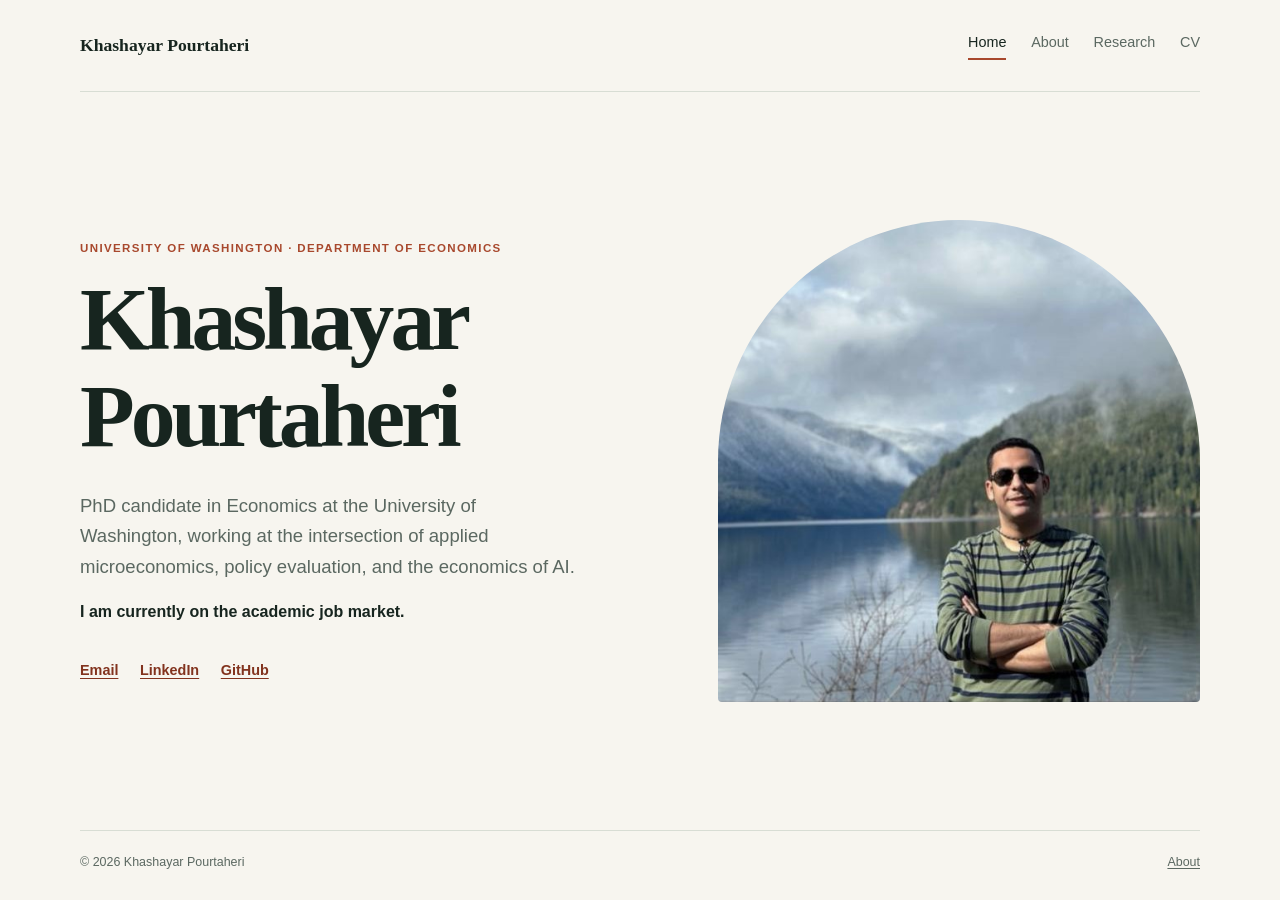
==== index.html @ b08d4eb1 "Add files via upload" ====
<!doctype html>
<html lang="en">
  <head>
    <meta charset="utf-8">
    <meta name="viewport" content="width=device-width, initial-scale=1">
    <meta name="description" content="Personal website of Khashayar Pourtaheri, PhD candidate in Economics at the University of Washington.">
    <title>Khashayar Pourtaheri | Economics</title>
    <link rel="stylesheet" href="assets/css/styles.css">
  </head>
  <body>
    <header class="site-header">
      <a class="wordmark" href="index.html">Khashayar Pourtaheri</a>
      <nav aria-label="Main navigation">
        <a class="active" href="index.html" aria-current="page">Home</a>
        <a href="about.html">About</a>
        <a href="research.html">Research</a>
        <a href="cv.html">CV</a>
      </nav>
    </header>

    <main class="hero">
      <section class="hero-copy" aria-labelledby="page-title">
        <p class="eyebrow">University of Washington · Department of Economics</p>
        <h1 id="page-title">Khashayar<br>Pourtaheri</h1>
        <p class="intro">PhD candidate in Economics at the University of Washington, working at the intersection of applied microeconomics, policy evaluation, and the economics of AI.</p>
        <p class="job-market">I am currently on the academic job market.</p>
        <div class="contact-links" aria-label="Contact and social links">
          <a href="mailto:khashayar.pourtaheri@gmail.com">Email</a>
          <a href="https://www.linkedin.com/in/khashayar-pourtahri" target="_blank" rel="noopener noreferrer">LinkedIn</a>
          <a href="https://github.com/PKh1994" target="_blank" rel="noopener noreferrer">GitHub</a>
        </div>
      </section>
      <figure class="hero-portrait">
        <img src="assets/images/khashayar-pourtaheri.jpg" alt="Khashayar Pourtaheri">
      </figure>
    </main>

    <footer>
      <span>© <span id="year"></span> Khashayar Pourtaheri</span>
      <a href="about.html">About</a>
    </footer>
    <script>document.getElementById("year").textContent = new Date().getFullYear();</script>
  </body>
</html>
---- assets/css/styles.css ----
:root {
  --ink: #17251f;
  --muted: #5b6861;
  --paper: #f7f5ef;
  --line: #d8ddd4;
  --accent: #a8482d;
  --accent-dark: #82331e;
  --display: Georgia, "Times New Roman", serif;
  --body: "Helvetica Neue", Helvetica, Arial, sans-serif;
}

* { box-sizing: border-box; }

html { min-height: 100%; }

body {
  margin: 0;
  min-height: 100vh;
  color: var(--ink);
  background: var(--paper);
  font-family: var(--body);
  font-size: 16px;
  line-height: 1.65;
  display: flex;
  flex-direction: column;
}

a { color: var(--accent-dark); text-underline-offset: 0.18em; }
a:hover { color: var(--accent); }

.site-header, footer {
  width: min(1120px, calc(100% - 48px));
  margin-inline: auto;
}

.site-header {
  min-height: 92px;
  display: flex;
  align-items: center;
  justify-content: space-between;
  border-bottom: 1px solid var(--line);
}

.wordmark {
  color: var(--ink);
  font-family: var(--display);
  font-size: 1.1rem;
  font-weight: 700;
  text-decoration: none;
}

nav { display: flex; gap: 1.55rem; }
nav a { color: var(--muted); font-size: 0.9rem; text-decoration: none; }
nav a:hover, nav a.active { color: var(--ink); }
nav a.active { border-bottom: 2px solid var(--accent); padding-bottom: 0.2rem; }

.hero {
  width: min(1120px, calc(100% - 48px));
  margin: auto;
  padding: 72px 0;
  display: grid;
  grid-template-columns: 1.04fr 0.96fr;
  align-items: center;
  gap: clamp(48px, 9vw, 128px);
}

.eyebrow {
  margin: 0 0 0.8rem;
  color: var(--accent);
  font-size: 0.72rem;
  font-weight: 700;
  letter-spacing: 0.12em;
  text-transform: uppercase;
}

h1, h2 { font-family: var(--display); line-height: 1.08; }
h1 { margin: 0; font-size: clamp(3.1rem, 7vw, 5.9rem); letter-spacing: -0.045em; }
h2 { margin: 2.5rem 0 0.55rem; font-size: 1.55rem; }

.intro { max-width: 31rem; margin: 1.65rem 0 0; color: var(--muted); font-size: 1.16rem; }
.job-market { margin: 1rem 0 0; font-weight: 700; }

.contact-links { display: flex; flex-wrap: wrap; gap: 0.9rem 1.35rem; margin-top: 2.1rem; }
.contact-links a { font-size: 0.9rem; font-weight: 700; }

.hero-portrait { margin: 0; }
.hero-portrait img, .page-portrait img {
  display: block;
  width: 100%;
  object-fit: cover;
  filter: saturate(0.9);
}
.hero-portrait img { aspect-ratio: 1 / 1; border-radius: 50% 50% 4px 4px; }

.page {
  width: min(930px, calc(100% - 48px));
  flex: 1;
  margin: 0 auto;
  padding: 84px 0;
}
.about-page { display: grid; grid-template-columns: 265px minmax(0, 1fr); gap: clamp(42px, 8vw, 95px); align-items: start; }
.about-page h1, .narrow-page h1 { font-size: clamp(2.7rem, 6vw, 4.5rem); }
.about-page article { max-width: 590px; }
.page-portrait img { aspect-ratio: 1 / 1; border-radius: 4px; }
.plain-list { margin: 0; padding-left: 1.2rem; }
.narrow-page { max-width: 760px; }
.note { margin-top: 2.5rem; padding: 1.4rem 1.55rem; border-left: 3px solid var(--accent); background: #eeeae0; color: var(--muted); }
.note p { margin: 0; }
.research-list { margin-top: 3.5rem; }
.research-list article { padding: 0 0 2.1rem; margin-bottom: 2.1rem; border-bottom: 1px solid var(--line); }
.research-list article:last-child { margin-bottom: 0; }
.research-list h2 { margin: 0.35rem 0 0.75rem; font-size: clamp(1.45rem, 3vw, 2rem); }
.research-list p:last-child { max-width: 650px; margin-bottom: 0; color: var(--muted); }
.project-label { margin: 0; color: var(--accent); font-size: 0.72rem; font-weight: 700; letter-spacing: 0.12em; text-transform: uppercase; }

footer {
  padding: 1.35rem 0 1.7rem;
  border-top: 1px solid var(--line);
  color: var(--muted);
  display: flex;
  justify-content: space-between;
  font-size: 0.78rem;
}
footer a { color: inherit; }
.sr-only { position: absolute; width: 1px; height: 1px; margin: -1px; overflow: hidden; clip: rect(0, 0, 0, 0); }

@media (max-width: 680px) {
  .site-header { min-height: auto; padding: 1.35rem 0; align-items: flex-start; gap: 1rem; flex-direction: column; }
  nav { gap: 1.1rem; }
  .hero { grid-template-columns: 1fr; gap: 2.8rem; padding: 56px 0 70px; }
  .hero-copy { order: 2; }
  .hero-portrait { max-width: 320px; }
  .about-page { grid-template-columns: 1fr; gap: 2.4rem; }
  .page-portrait { max-width: 250px; }
  .page { padding: 55px 0 70px; }
}
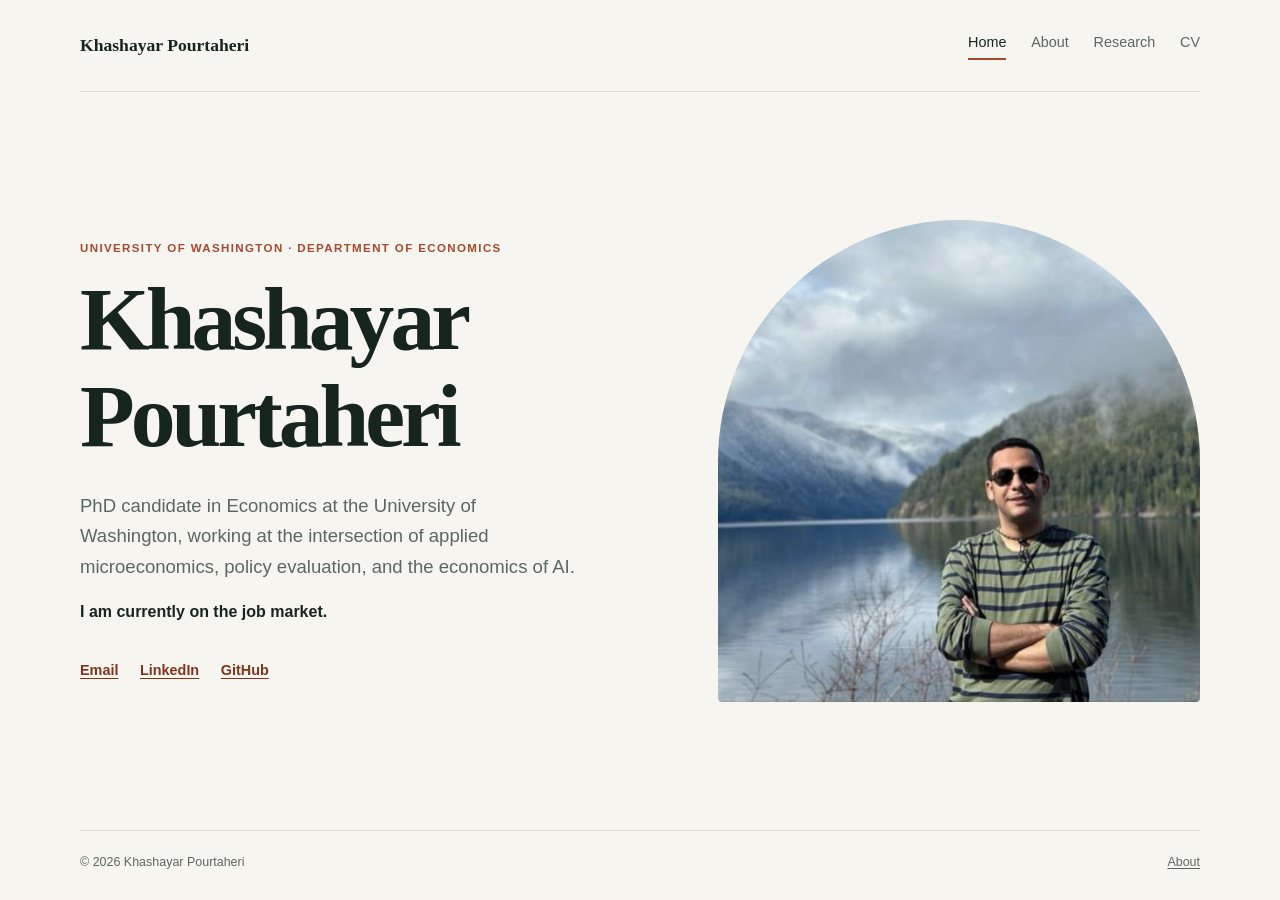
==== commit 1610199d: "Update index.html" ====
--- a/index.html
+++ b/index.html
@@ -23,7 +23,7 @@
         <p class="eyebrow">University of Washington · Department of Economics</p>
         <h1 id="page-title">Khashayar<br>Pourtaheri</h1>
         <p class="intro">PhD candidate in Economics at the University of Washington, working at the intersection of applied microeconomics, policy evaluation, and the economics of AI.</p>
-        <p class="job-market">I am currently on the academic job market.</p>
+        <p class="job-market">I am currently on the job market.</p>
         <div class="contact-links" aria-label="Contact and social links">
           <a href="mailto:khashayar.pourtaheri@gmail.com">Email</a>
           <a href="https://www.linkedin.com/in/khashayar-pourtahri" target="_blank" rel="noopener noreferrer">LinkedIn</a>
